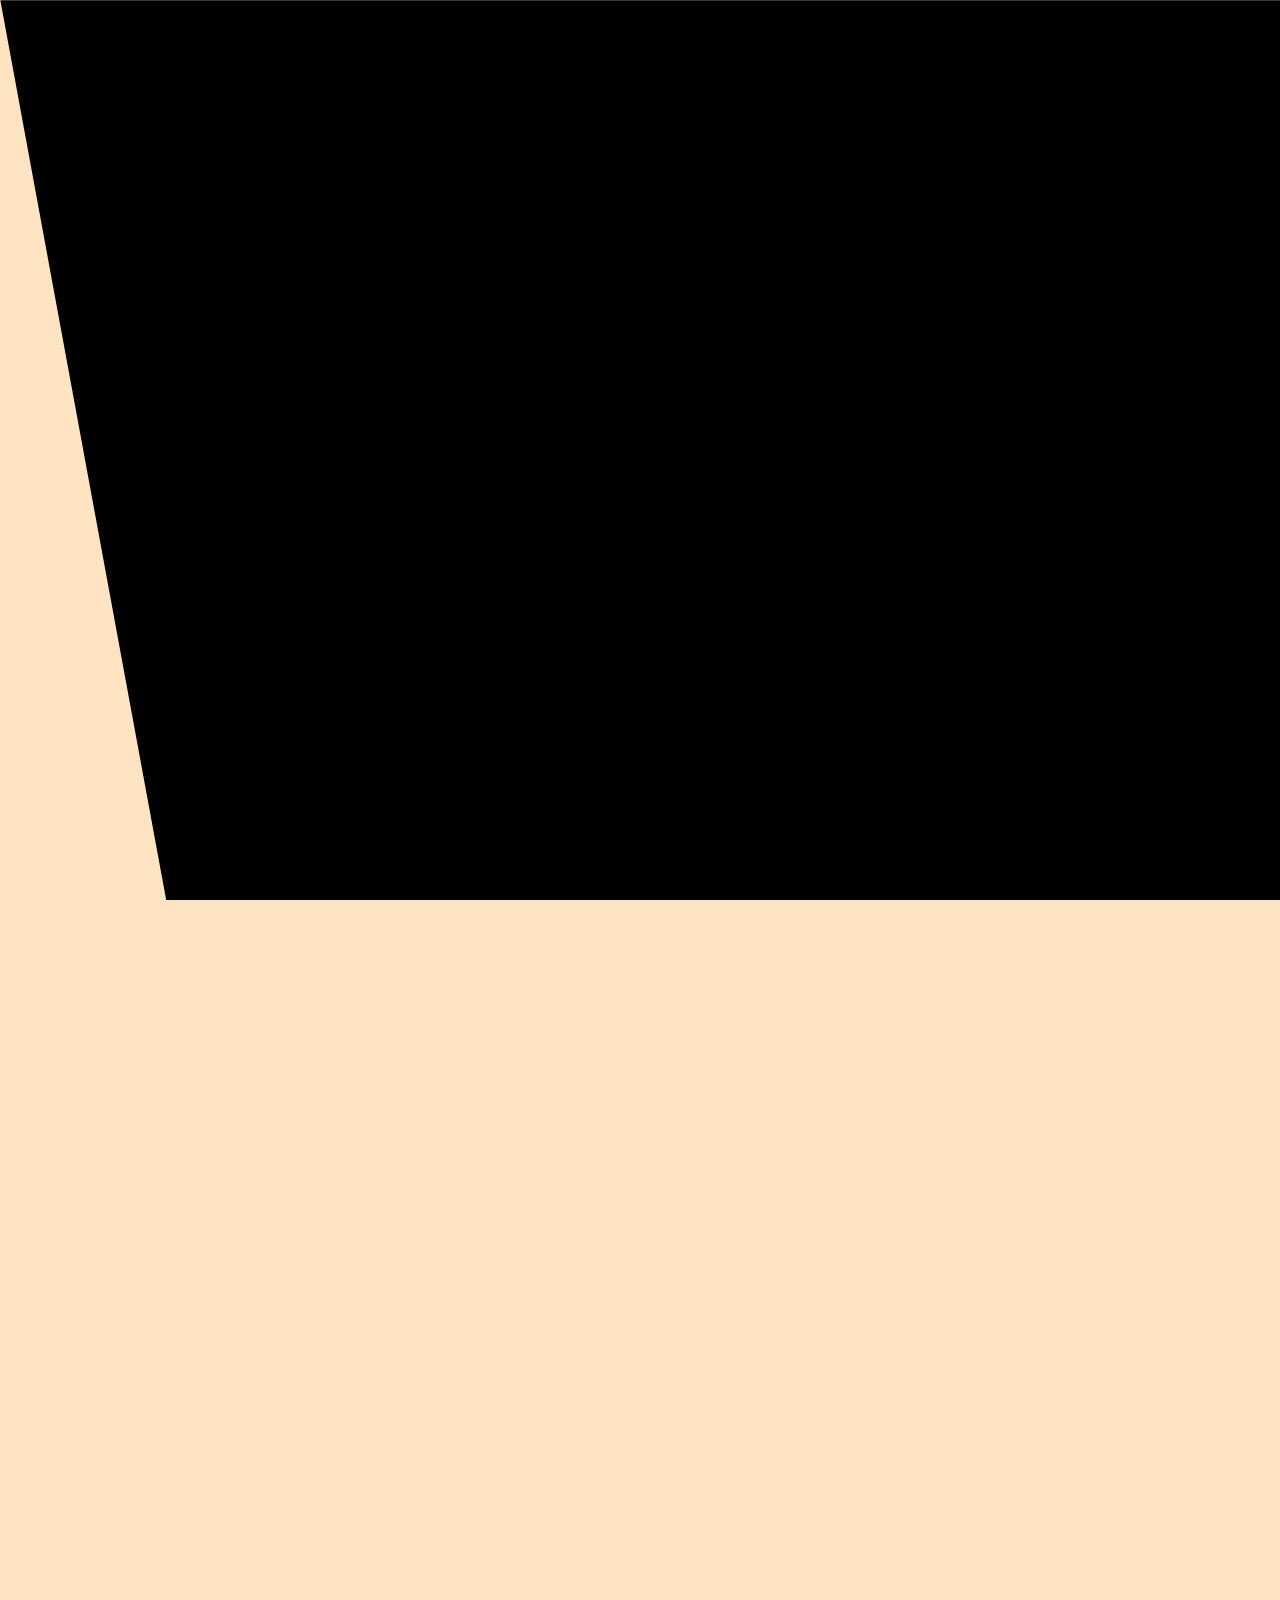
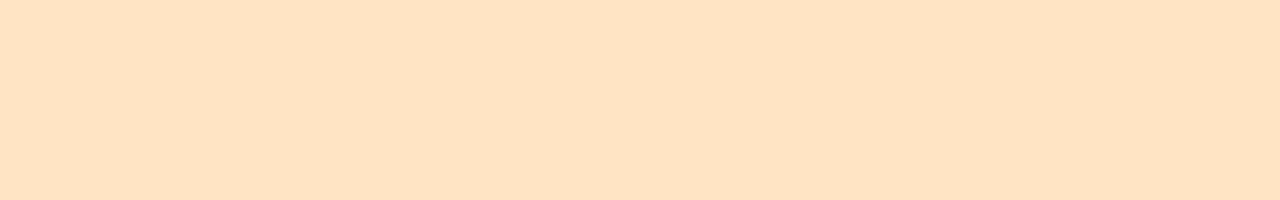
==== pages/index.html @ 580b2313 "add folders" ====
<!DOCTYPE html>
<html lang="en">
  <head>
    <meta charset="UTF-8" />
    <meta name="viewport" content="width=device-width, initial-scale=1.0" />
    <link rel="stylesheet" href="../styles/style.css" />
    <title>JS DOM</title>
  </head>
  <body>
    <div id="preloader" class="preloader"></div>
    <nav class="navbar">
      <div class="js-logo"></div>
      <ul class="list">
        <li><a href="">HOME</a></li>
        <li><a href="">ABOUT</a></li>
        <li><a href="">CONTACT</a></li>
      </ul>
      <button class="theme_button">THEME</button>
      <button class="hamburger">
        <div class="line"></div>
        <div class="line"></div>
      </button>
    </nav>
    <main>
      <section class="hover_effect">
        <div class="js-effect"><p>SHOW MORE :)</p></div>
      </section>
      <section class="main_content">
        <div class="aaa"></div>
      </section>
    </main>
  </body>
  <script src="../scripts/script.js"></script>

  <script src="../scripts/menu.js"></script>
  <script src="../scripts/circle.js"></script>
  <script src="../scripts/loader.js"></script>
</html>
---- styles/style.css ----
@import url("https://fonts.googleapis.com/css2?family=Montserrat:wght@100;400;500;700&display=swap");

* {
  padding: 0;
  margin: 0;
}

:root {
  --color: black;
  --background-color: bisque;
  --secoundary-color: bisque;
}

body {
  background-color: var(--background-color);
  font-size: 15px;
  font-family: "Montserrat", sans-serif;
  transition: background-color 1s ease-in-out;
  overflow: hidden;
}

.navbar {
  display: grid;
  grid-template-columns: 1fr 2fr 1fr;
  height: 40px;
  align-items: center;
  position: fixed;
  top: 0;
  left: 0;
  width: 100%;
  background-color: var(--background-color);
  transition: background-color 1s ease-in-out;
  z-index: 1001;
}

.navbar img {
  height: 20px;
  margin-left: 3em;
  opacity: 1;
  transition: opacity 1s ease-in-out;
  position: relative;
  z-index: 1001;
}

.list {
  display: flex;
  gap: 50%;
  list-style-type: none;
  justify-content: center;
}

.navbar ul a {
  text-decoration: none;
  color: var(--color);
  transition: color 1s ease-in-out;
}

.theme_button {
  height: 20px;
  width: 80px;
  justify-self: right;
  margin-right: 3em;
  background-color: var(--background-color);
  text-align: center;
  color: var(--color);
  border: 2px solid var(--color);
  border-radius: 3em;
  cursor: pointer;
  transition: all 1s ease-in-out;
  z-index: 999;
}

.hamburger {
  display: none;
}
@media (max-width: 700px) {
  .navbar {
    height: 100px;
  }
}
@media (max-width: 1400px) {
  .list {
    gap: 30%;
  }
}
@media (max-width: 1000px) {
  .navbar ul li {
    font-size: 40px;
  }
  .hamburger {
    display: block;
    grid-column: 3;
    justify-self: right;
    margin-right: 3em;
    background: transparent;
    border: none;
    outline: none;
    cursor: pointer;
    display: block;
    padding: 0em;
    z-index: 999;
  }
  .hamburger .line {
    width: 2em;
    height: 0.2em;
    background: var(--color);
    margin-bottom: 0.3em;
    transition: 1s ease-in-out;
  }

  .hamburger.active .line:first-child {
    transform: translateX(5px);
  }

  .hamburger.active .line:nth-child(2) {
    transform: translateX(-5px);
  }
  .list.active {
    transform: translateY(0%);
  }

  .list {
    background-color: var(--background-color);
    height: 900px;
    position: absolute;
    right: 0;
    top: 0vh;
    flex-direction: column;
    text-align: center;
    transform: translateY(101%);
    transition: 0.5s ease-in-out;
    width: 100%;
    gap: 5%;
    z-index: 998;
  }
  .theme_button {
    justify-self: center;
    margin-right: 0em;
  }
}

.hover_effect {
  display: flex;
  height: 900px;
  justify-content: center;
  align-items: center;
}
.hover_effect div {
  width: 500px;
  height: 500px;
  border-radius: 50%;
  background-color: var(--color);
  transition: all 1s ease-in-out;
  position: relative;
  animation: smileAnimation 2.2s ease-in-out infinite;
  cursor: pointer;
  display: flex;
  align-items: center;
  justify-content: center;
}
.hover_effect .js-effect p {
  color: var(--secoundary-color);
  transition: all 1s ease-in-out;
}

@keyframes smileAnimation {
  0% {
    transform: translateY(0) rotate(0);
  }
  25% {
    transform: translateY(-35px) rotate(0);
  }
  75% {
    transform: translateY(-35px) rotate(0);
  }
  100% {
    transform: translateY(0) rotate(0);
  }
}
@media (max-width: 700px) {
  .hover_effect {
    height: 100vh;
  }
  .hover_effect div {
    width: 200px;
    height: 200px;
  }
}
.preloader {
  background: url(../photos/bg_loader.png);
  height: 100vh;
  width: 150%;
  position: fixed;
  z-index: 9999;
  transition: all 1s ease-in-out;
  top: 0;
  left: 0;
  animation: loaderAnimation 1.8s ease-in-out;
  overflow: hidden;
}

@keyframes loaderAnimation {
  0% {
    transform: translateX(-300px) rotate(0);
  }
  100% {
    transform: translateX(3000px) rotate(0);
  }
}

@media (max-width: 700px) {
  .preloader {
    display: none;
  }
}
.main_content {
  position: none;
  top: 0;
  left: 0;
  display: flex;
  flex-direction: column;
  align-items: center;
  justify-content: center;
  height: 900px;
  width: 100%;
  z-index: 1000;
}
.test {
  color: var(--secoundary-color);
  font-size: 30px;
  justify-self: center;
  align-self: center;
  opacity: 1;
  transition: all 1s ease-in-out;
}
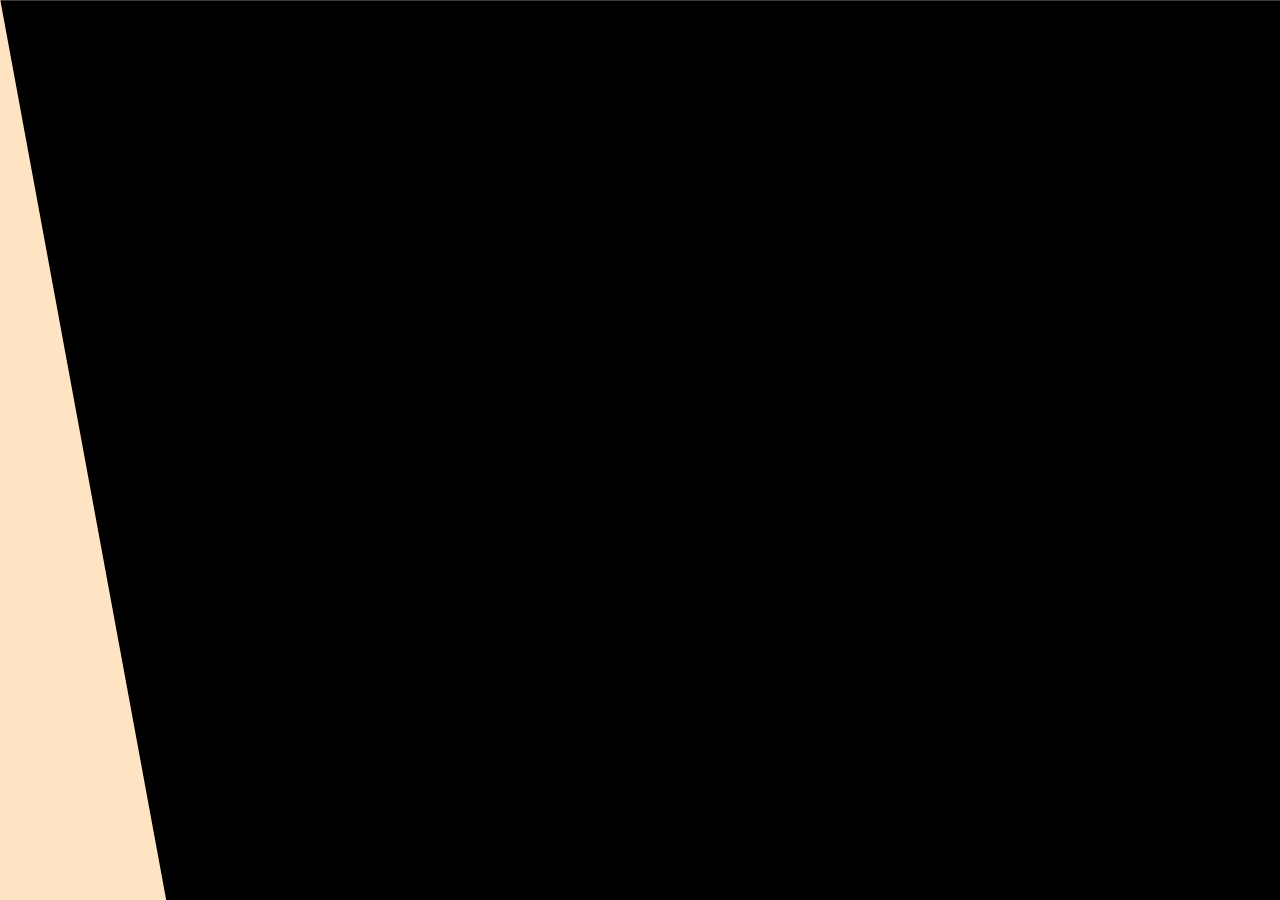
==== commit 892ea48d: "edit circle.js" ====
--- a/pages/index.html
+++ b/pages/index.html
@@ -25,13 +25,10 @@
       <section class="hover_effect">
         <div class="js-effect"><p>SHOW MORE :)</p></div>
       </section>
-      <section class="main_content">
-        <div class="aaa"></div>
-      </section>
+      <section class="main_content"></section>
     </main>
   </body>
   <script src="../scripts/script.js"></script>
-
   <script src="../scripts/menu.js"></script>
   <script src="../scripts/circle.js"></script>
   <script src="../scripts/loader.js"></script>
--- a/styles/style.css
+++ b/styles/style.css
@@ -16,7 +16,7 @@
   font-size: 15px;
   font-family: "Montserrat", sans-serif;
   transition: background-color 1s ease-in-out;
-  overflow: hidden;
+  overflow-x: hidden;
 }
 
 .navbar {
@@ -217,19 +217,40 @@
   position: none;
   top: 0;
   left: 0;
-  display: flex;
+  display: none;
   flex-direction: column;
   align-items: center;
   justify-content: center;
-  height: 900px;
+  height: 1000px;
   width: 100%;
   z-index: 1000;
 }
+
 .test {
   color: var(--secoundary-color);
-  font-size: 30px;
+  font-size: 50px;
   justify-self: center;
   align-self: center;
   opacity: 1;
   transition: all 1s ease-in-out;
-}
+  text-align: center;
+  margin-left: 1.5em;
+  margin-right: 1.5em;
+  margin-top: -3em;
+  box-shadow: inset;
+}
+
+.main_img {
+  background: url(../photos/main_img.jpg);
+  background-position: center;
+  background-repeat: no-repeat;
+  background-size: cover;
+  height: 700px;
+  width: 700px;
+  margin-left: 3em;
+  margin-right: 3em;
+  transition: all 1s ease-in-out;
+}
+::-webkit-scrollbar {
+  width: 0em;
+}
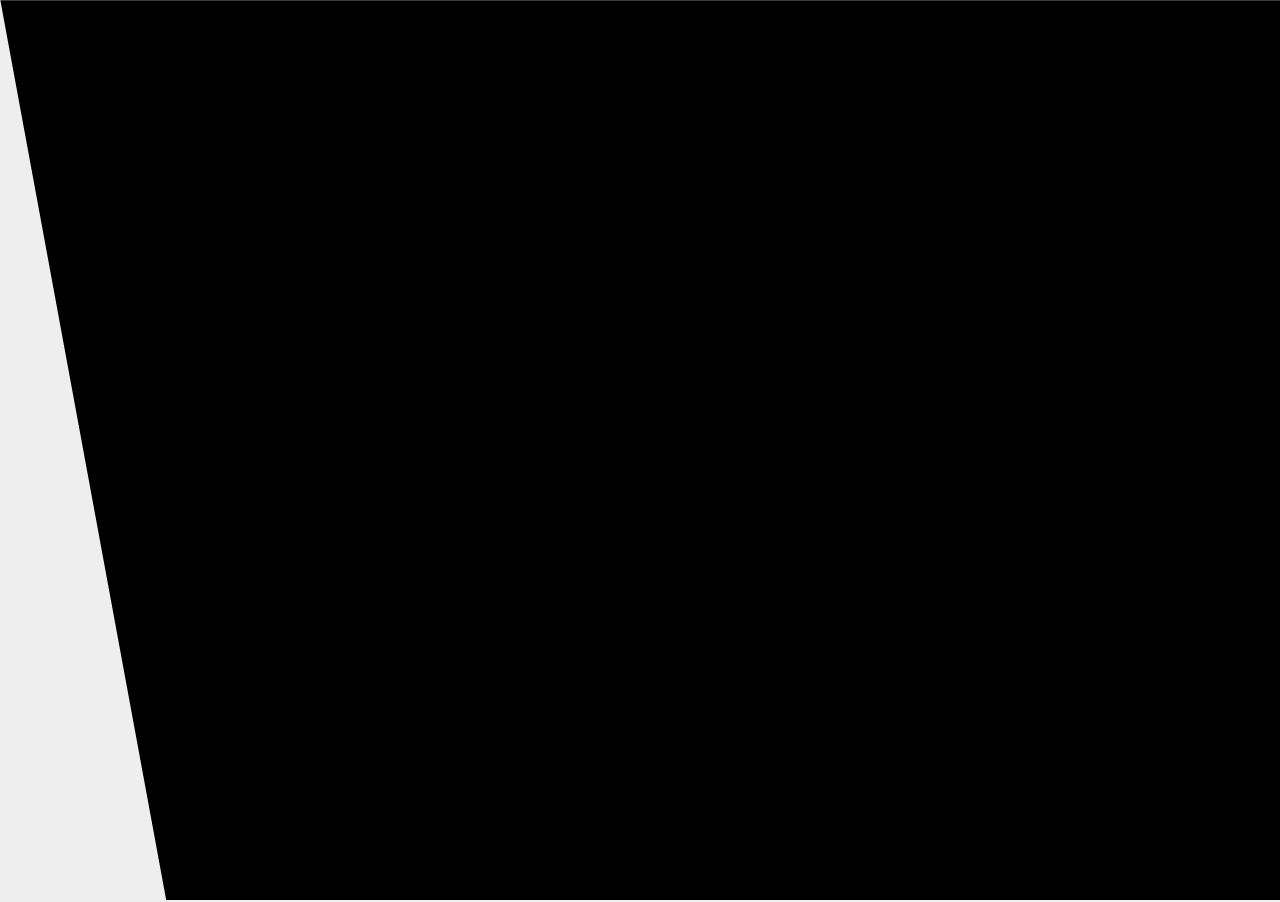
==== commit c03aa4cb: "add index_footer" ====
--- a/pages/index.html
+++ b/pages/index.html
@@ -25,6 +25,12 @@
       <section class="hover_effect">
         <div class="js-effect"><p>SHOW MORE :)</p></div>
       </section>
+      <section class="start_footer">
+        <div class="line">
+          <hr />
+        </div>
+        <div class="info"><p>Hi, nice to see you</p></div>
+      </section>
       <section class="main_content"></section>
     </main>
   </body>
--- a/styles/style.css
+++ b/styles/style.css
@@ -7,18 +7,19 @@
 
 :root {
   --color: black;
-  --background-color: bisque;
-  --secoundary-color: bisque;
+  --background-color: rgb(238, 238, 238);
+  --secoundary-color: rgb(238, 238, 238);
 }
 
 body {
   background-color: var(--background-color);
   font-size: 15px;
-  font-family: "Montserrat", sans-serif;
-  transition: background-color 1s ease-in-out;
+  font-family: voyage, sans-serif;
+  transition: all 1s ease-in-out;
   overflow-x: hidden;
 }
 
+/*navbar */
 .navbar {
   display: grid;
   grid-template-columns: 1fr 2fr 1fr;
@@ -62,8 +63,11 @@
   margin-right: 3em;
   background-color: var(--background-color);
   text-align: center;
+  font-size: 15px;
   color: var(--color);
   border: 2px solid var(--color);
+  font-family: voyage, sans-serif;
+  padding-bottom: 1.2em;
   border-radius: 3em;
   cursor: pointer;
   transition: all 1s ease-in-out;
@@ -139,20 +143,24 @@
   }
 }
 
+/*hover effect */
 .hover_effect {
   display: flex;
-  height: 900px;
+  height: 840px;
   justify-content: center;
   align-items: center;
 }
 .hover_effect div {
-  width: 500px;
-  height: 500px;
+  width: 400px;
+  height: 400px;
   border-radius: 50%;
+  background-image: url(../photos/show_more.gif);
   background-color: var(--color);
+  background-position: center;
+  background-repeat: no-repeat;
   transition: all 1s ease-in-out;
   position: relative;
-  animation: smileAnimation 2.2s ease-in-out infinite;
+  animation: smileAnimation 1.5s ease-in-out infinite;
   cursor: pointer;
   display: flex;
   align-items: center;
@@ -161,21 +169,7 @@
 .hover_effect .js-effect p {
   color: var(--secoundary-color);
   transition: all 1s ease-in-out;
-}
-
-@keyframes smileAnimation {
-  0% {
-    transform: translateY(0) rotate(0);
-  }
-  25% {
-    transform: translateY(-35px) rotate(0);
-  }
-  75% {
-    transform: translateY(-35px) rotate(0);
-  }
-  100% {
-    transform: translateY(0) rotate(0);
-  }
+  font-size: 25px;
 }
 @media (max-width: 700px) {
   .hover_effect {
@@ -186,19 +180,20 @@
     height: 200px;
   }
 }
+
+/*loader */
 .preloader {
   background: url(../photos/bg_loader.png);
   height: 100vh;
   width: 150%;
   position: fixed;
   z-index: 9999;
-  transition: all 1s ease-in-out;
+  transition: all 0.7s ease-in;
   top: 0;
   left: 0;
   animation: loaderAnimation 1.8s ease-in-out;
   overflow: hidden;
 }
-
 @keyframes loaderAnimation {
   0% {
     transform: translateX(-300px) rotate(0);
@@ -207,12 +202,13 @@
     transform: translateX(3000px) rotate(0);
   }
 }
-
 @media (max-width: 700px) {
   .preloader {
     display: none;
   }
 }
+
+/*main content */
 .main_content {
   position: none;
   top: 0;
@@ -220,33 +216,44 @@
   display: none;
   flex-direction: column;
   align-items: center;
-  justify-content: center;
+  justify-content: flex-start;
+  padding-top: 20em;
+  height: 4000px;
+  width: 100%;
+  z-index: 1000;
+  transition: all 1s ease-in-out;
+}
+.blur {
+  background-color: var(--color);
   height: 1000px;
   width: 100%;
-  z-index: 1000;
-}
-
+  filter: blur(350px);
+  margin-top: -40em;
+  opacity: 0.9;
+  transition: all 1s ease-in-out;
+}
 .test {
   color: var(--secoundary-color);
-  font-size: 50px;
+  font-size: 140px;
+  line-height: 100%;
   justify-self: center;
   align-self: center;
   opacity: 1;
+  font-family: voyage, sans-serif;
   transition: all 1s ease-in-out;
   text-align: center;
   margin-left: 1.5em;
   margin-right: 1.5em;
-  margin-top: -3em;
-  box-shadow: inset;
-}
-
+  margin-top: -6em;
+  z-index: 9999;
+}
 .main_img {
   background: url(../photos/main_img.jpg);
   background-position: center;
   background-repeat: no-repeat;
   background-size: cover;
-  height: 700px;
-  width: 700px;
+  height: 1000px;
+  width: 85%;
   margin-left: 3em;
   margin-right: 3em;
   transition: all 1s ease-in-out;
@@ -254,3 +261,32 @@
 ::-webkit-scrollbar {
   width: 0em;
 }
+
+/*start footer */
+
+.start_footer {
+  display: flex;
+  flex-direction: row;
+  align-items: center;
+  justify-content: center;
+}
+.start_footer .info {
+  width: 100%;
+}
+.start_footer .info p {
+  padding-left: 1em;
+  padding-bottom: 3em;
+  color: var(--color);
+  transition: all 1s ease-in-out;
+}
+.start_footer .line {
+  width: 100%;
+}
+.start_footer hr {
+  display: grid;
+  grid-template-columns: 1fr;
+  border-bottom: 2px solid var(--color);
+  justify-self: center;
+  margin-bottom: 3em;
+  transition: all 1s ease-in-out;
+}
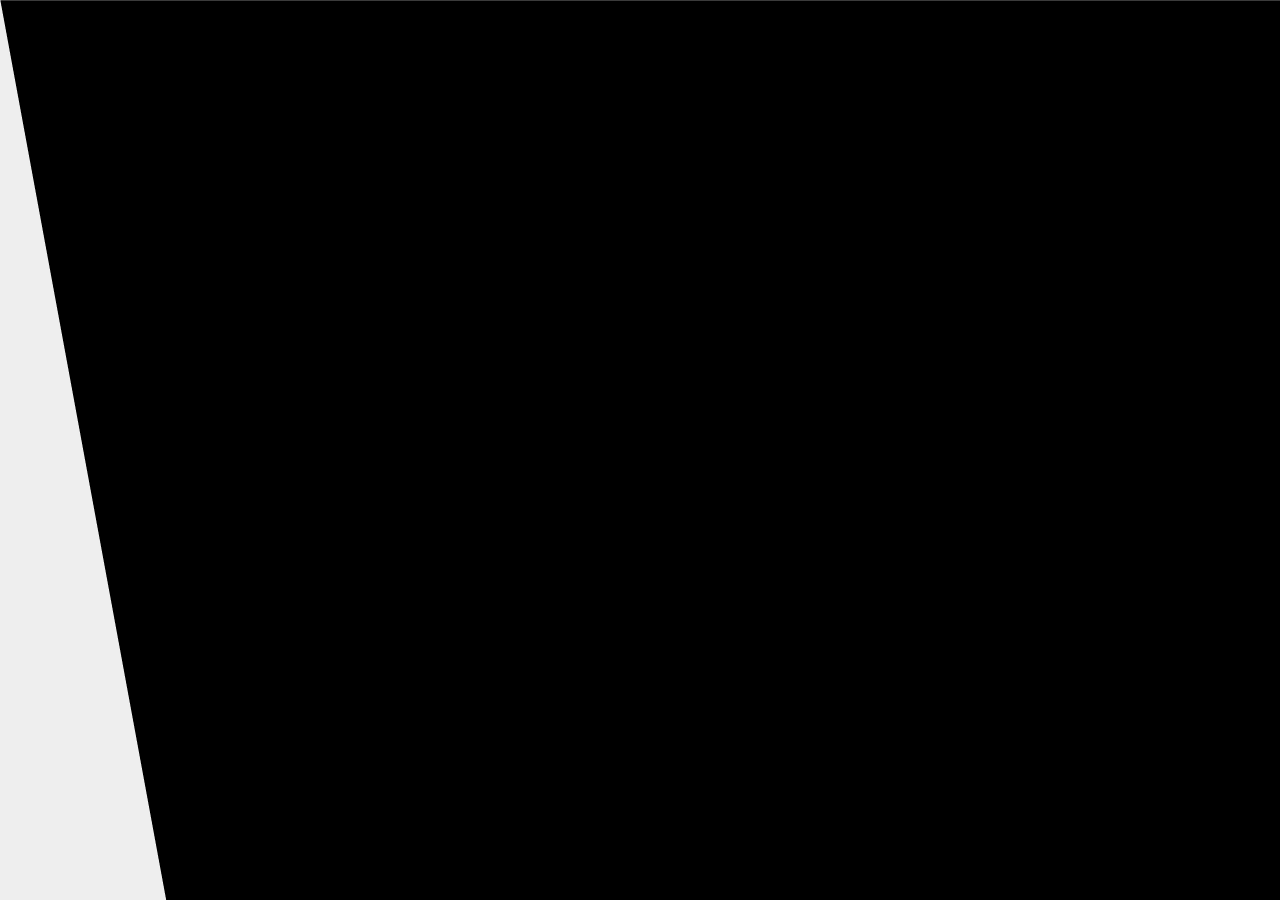
==== commit 01c5b099: "scroll anim text" ====
--- a/pages/index.html
+++ b/pages/index.html
@@ -8,34 +8,25 @@
   </head>
   <body>
     <div id="preloader" class="preloader"></div>
-    <nav class="navbar">
-      <div class="js-logo"></div>
-      <ul class="list">
-        <li><a href="">HOME</a></li>
-        <li><a href="">ABOUT</a></li>
-        <li><a href="">CONTACT</a></li>
-      </ul>
-      <button class="theme_button">THEME</button>
-      <button class="hamburger">
-        <div class="line"></div>
-        <div class="line"></div>
-      </button>
-    </nav>
+
     <main>
       <section class="hover_effect">
-        <div class="js-effect"><p>SHOW MORE :)</p></div>
+        <div class="js-effect text">
+          <p>LUIS DE LAGASIN</p>
+        </div>
       </section>
       <section class="start_footer">
         <div class="line">
           <hr />
         </div>
-        <div class="info"><p>Hi, nice to see you</p></div>
+        <div class="info">
+          <p>Hi, nice to see you</p>
+        </div>
       </section>
       <section class="main_content"></section>
     </main>
   </body>
-  <script src="../scripts/script.js"></script>
-  <script src="../scripts/menu.js"></script>
+  <script type="module" src="../scripts/pulse.js"></script>
   <script src="../scripts/circle.js"></script>
   <script src="../scripts/loader.js"></script>
 </html>
--- a/styles/style.css
+++ b/styles/style.css
@@ -1,4 +1,5 @@
 @import url("https://fonts.googleapis.com/css2?family=Montserrat:wght@100;400;500;700&display=swap");
+@import url("https://fonts.googleapis.com/css2?family=Montserrat:wght@300;400;500&display=swap");
 
 * {
   padding: 0;
@@ -9,6 +10,7 @@
   --color: black;
   --background-color: rgb(238, 238, 238);
   --secoundary-color: rgb(238, 238, 238);
+  --color-text-sec: rgb(146, 146, 146);
 }
 
 body {
@@ -29,30 +31,28 @@
   top: 0;
   left: 0;
   width: 100%;
-  background-color: var(--background-color);
-  transition: background-color 1s ease-in-out;
-  z-index: 1001;
-}
-
-.navbar img {
-  height: 20px;
-  margin-left: 3em;
-  opacity: 1;
-  transition: opacity 1s ease-in-out;
+  background-color: var(--color);
+  z-index: 9999;
+}
+
+.navbar h1 {
+  margin-left: 2em;
+  transition: color 1s ease-in-out;
   position: relative;
-  z-index: 1001;
+  word-spacing: 0.1em;
+  color: var(--background-color);
 }
 
 .list {
   display: flex;
-  gap: 50%;
+  gap: 20%;
   list-style-type: none;
   justify-content: center;
 }
 
 .navbar ul a {
   text-decoration: none;
-  color: var(--color);
+  color: var(--background-color);
   transition: color 1s ease-in-out;
 }
 
@@ -61,19 +61,21 @@
   width: 80px;
   justify-self: right;
   margin-right: 3em;
-  background-color: var(--background-color);
+  background-color: var(--color);
   text-align: center;
   font-size: 15px;
-  color: var(--color);
-  border: 2px solid var(--color);
+  color: var(--background-color);
+  border: 2px solid var(--background-color);
   font-family: voyage, sans-serif;
   padding-bottom: 1.2em;
   border-radius: 3em;
   cursor: pointer;
   transition: all 1s ease-in-out;
-  z-index: 999;
-}
-
+}
+.theme_button:hover {
+  background-color: var(--color);
+  color: var(--background-color);
+}
 .hamburger {
   display: none;
 }
@@ -102,12 +104,11 @@
     cursor: pointer;
     display: block;
     padding: 0em;
-    z-index: 999;
   }
   .hamburger .line {
     width: 2em;
     height: 0.2em;
-    background: var(--color);
+    background: var(--background-color);
     margin-bottom: 0.3em;
     transition: 1s ease-in-out;
   }
@@ -128,14 +129,17 @@
     height: 900px;
     position: absolute;
     right: 0;
-    top: 0vh;
+    top: 40px;
     flex-direction: column;
     text-align: center;
-    transform: translateY(101%);
+    transform: translateY(100%);
     transition: 0.5s ease-in-out;
     width: 100%;
     gap: 5%;
-    z-index: 998;
+    z-index: 9998;
+  }
+  .navbar ul a {
+    color: var(--color);
   }
   .theme_button {
     justify-self: center;
@@ -146,38 +150,50 @@
 /*hover effect */
 .hover_effect {
   display: flex;
-  height: 840px;
+  height: 90vh;
+  flex-direction: column;
   justify-content: center;
   align-items: center;
-}
-.hover_effect div {
-  width: 400px;
-  height: 400px;
+  transition: all 1s ease-in-out;
+  gap: 50px;
+}
+
+.hover_effect .text {
+  width: 200px;
+  height: 200px;
   border-radius: 50%;
-  background-image: url(../photos/show_more.gif);
-  background-color: var(--color);
+  border: 1px solid black;
   background-position: center;
   background-repeat: no-repeat;
   transition: all 1s ease-in-out;
   position: relative;
-  animation: smileAnimation 1.5s ease-in-out infinite;
   cursor: pointer;
   display: flex;
   align-items: center;
+  z-index: 9998;
   justify-content: center;
+  transition: all 1s ease-in-out;
+}
+.hover_effect .text:hover {
+  background-color: var(--color);
 }
 .hover_effect .js-effect p {
   color: var(--secoundary-color);
-  transition: all 1s ease-in-out;
-  font-size: 25px;
+  text-align: center;
+  color: black;
+  font-size: 1vw;
+  transition: all 1s ease-in-out;
+}
+.hover_effect .js-effect p:hover {
+  color: white;
 }
 @media (max-width: 700px) {
   .hover_effect {
     height: 100vh;
   }
   .hover_effect div {
-    width: 200px;
-    height: 200px;
+    width: 50px;
+    height: 50px;
   }
 }
 
@@ -193,10 +209,11 @@
   left: 0;
   animation: loaderAnimation 1.8s ease-in-out;
   overflow: hidden;
+  z-index: 99999;
 }
 @keyframes loaderAnimation {
   0% {
-    transform: translateX(-300px) rotate(0);
+    transform: translateX(-500px) rotate(0);
   }
   100% {
     transform: translateX(3000px) rotate(0);
@@ -207,7 +224,6 @@
     display: none;
   }
 }
-
 /*main content */
 .main_content {
   position: none;
@@ -215,13 +231,30 @@
   left: 0;
   display: none;
   flex-direction: column;
-  align-items: center;
   justify-content: flex-start;
-  padding-top: 20em;
-  height: 4000px;
+  width: 100%;
+
+  transition: all 1s ease-in-out;
+}
+
+.main_content_test {
+  position: none;
+  top: 0;
+  left: 0;
+  display: flex; /*zmian pozniej na none */
+  flex-direction: column;
+  justify-content: flex-start;
   width: 100%;
   z-index: 1000;
-  transition: all 1s ease-in-out;
+  background-color: black;
+  transition: all 1s ease-in-out;
+}
+.main_content_intro {
+  padding-top: 4em;
+
+  display: flex; /*zmian pozniej na none */
+  flex-direction: column;
+  align-items: center;
 }
 .blur {
   background-color: var(--color);
@@ -232,7 +265,8 @@
   opacity: 0.9;
   transition: all 1s ease-in-out;
 }
-.test {
+
+.main_text {
   color: var(--secoundary-color);
   font-size: 140px;
   line-height: 100%;
@@ -240,12 +274,16 @@
   align-self: center;
   opacity: 1;
   font-family: voyage, sans-serif;
-  transition: all 1s ease-in-out;
+  transition: color 1s ease-in-out;
   text-align: center;
   margin-left: 1.5em;
   margin-right: 1.5em;
-  margin-top: -6em;
-  z-index: 9999;
+  margin-top: -4em;
+  z-index: 9995;
+}
+.main_text p {
+  opacity: 0;
+  transition: opacity 0.1s ease-in-out;
 }
 .main_img {
   background: url(../photos/main_img.jpg);
@@ -257,11 +295,216 @@
   margin-left: 3em;
   margin-right: 3em;
   transition: all 1s ease-in-out;
-}
-::-webkit-scrollbar {
-  width: 0em;
-}
-
+  display: flex;
+  flex-direction: column;
+  justify-content: center;
+  align-content: center;
+}
+.main_img h1 {
+  color: white;
+  text-align: center;
+  font-size: 150px;
+  position: relative;
+  z-index: 9995;
+}
+.main_img p {
+  color: white;
+  text-align: center;
+  font-size: 50px;
+}
+.main_content_description {
+  display: flex;
+  flex-direction: column;
+  align-items: center;
+  margin-top: 10em;
+}
+.description_year {
+  display: flex;
+  flex-direction: row;
+  align-items: center;
+}
+.description_year hr {
+  display: grid;
+  grid-template-columns: 1fr;
+  border-bottom: 2px solid white;
+  justify-self: center;
+  margin-top: 0.4em;
+  margin-right: 0.5em;
+  transition: all 1s ease-in-out;
+  width: 50px;
+}
+.description_year p {
+  color: white;
+  width: 100%;
+  font-size: 26px;
+  margin-left: 0.5em;
+}
+.description_main {
+  display: flex;
+  flex-direction: row;
+  align-items: center;
+}
+
+.description_main .description {
+  width: 100%;
+  padding-left: 5em;
+  padding-right: 7em;
+}
+.description_main .img_anim_gif {
+  width: 100%;
+  padding-left: 7em;
+}
+.img_anim_gif img {
+  width: 85%;
+}
+
+.description_main .description h2 {
+  color: white;
+  font-size: 35px;
+  line-height: 1.3em;
+  font-weight: 300;
+  margin-bottom: 3em;
+  margin-top: 2em;
+  text-align: justify;
+}
+.description_main .description a {
+  color: rgb(146, 146, 146);
+  text-decoration: none;
+  font-size: 26px;
+  position: relative;
+}
+.description_main .description a::before {
+  content: "";
+  position: absolute;
+  width: 0;
+  height: 2px;
+  bottom: -0.2em;
+  left: 0;
+
+  background-color: rgb(146, 146, 146);
+  transition: width 0.3s ease-in-out;
+}
+.description_main .description a:hover::before {
+  width: 100%;
+}
+.main_content_gallery {
+  margin-top: 10em;
+  padding-bottom: 4em;
+  padding-top: 10em;
+  padding-bottom: 10em;
+  display: flex;
+  flex-direction: column;
+  justify-content: center;
+  align-items: center;
+  background-color: rgb(238, 238, 238);
+  width: 100%;
+}
+.main_content_gallery p {
+  color: black;
+  font-size: 20px;
+  margin-bottom: 3em;
+  z-index: 9999;
+}
+.main_content_gallery ul {
+  text-align: center;
+  list-style-type: none;
+  position: relative;
+  z-index: 2;
+}
+.main_content_gallery ul li {
+  padding-bottom: 2em;
+}
+.main_content_gallery ul li a {
+  text-decoration: none;
+  color: black;
+  font-size: 120px;
+  opacity: 1;
+  transition: opacity 0.4s ease-in-out;
+}
+
+.main_content_gallery .photos {
+  background-color: none;
+  background-image: none;
+  background-position: center;
+  background-repeat: no-repeat;
+  background-size: cover;
+  height: 750px;
+  width: 80%;
+  position: absolute;
+  z-index: 1;
+  opacity: 1;
+  transition: all 0.2s ease-in-out;
+  margin-top: 3em;
+}
+
+.main_content_gallery .anim_photos {
+  background-color: rgb(238, 238, 238);
+  height: 1000px;
+  width: 80%;
+  position: absolute;
+  z-index: 2;
+  overflow: hidden;
+}
+.js-anim-photos {
+  transition: transform 1s ease-in-out;
+  transform: none;
+  opacity: none;
+}
+.animation-container {
+  overflow: hidden;
+  position: relative;
+  width: 100%;
+  height: 400px;
+  background-color: rgb(238, 238, 238);
+  padding-bottom: 0em;
+}
+
+.moving-text {
+  position: absolute;
+  white-space: nowrap;
+  display: flex;
+  gap: 0.5em;
+  font-size: 250px;
+  animation: moveText 50s infinite linear;
+}
+.moving-text p {
+  font-size: 250px;
+}
+
+@keyframes moveText {
+  0% {
+    transform: translateX(0%); /* Adjusted starting position */
+  }
+  100% {
+    transform: translateX(-50%);
+  }
+}
+
+.main_content_comming_soon {
+  display: flex;
+  flex-direction: column;
+  margin-left: 5em;
+  margin-top: 10em;
+}
+.main_content_comming_soon h2 {
+  color: white;
+  font-size: 130px;
+  font-weight: 100;
+  margin-bottom: 0.6em;
+}
+.main_content_comming_soon_container {
+  display: grid;
+  grid-template-columns: 1fr 1fr 1fr;
+}
+
+.main_content_comming_soon_container p {
+  color: white;
+  font-size: 27px;
+  font-family: "Montserrat", sans-serif;
+  font-weight: 400;
+  padding-top: 0.5em;
+  padding-bottom: 0.5em;
+}
 /*start footer */
 
 .start_footer {
@@ -290,3 +533,27 @@
   margin-bottom: 3em;
   transition: all 1s ease-in-out;
 }
+::-webkit-scrollbar {
+  width: 0em;
+}
+
+/*main footer */
+
+footer {
+  display: flex;
+  flex-direction: row;
+  gap: 50%;
+  height: 120px;
+  align-items: center;
+  justify-content: space-between;
+  background-color: black;
+}
+footer a {
+  margin-right: 3em;
+  text-decoration: none;
+  color: white;
+}
+footer p {
+  margin-left: 3em;
+  color: white;
+}
